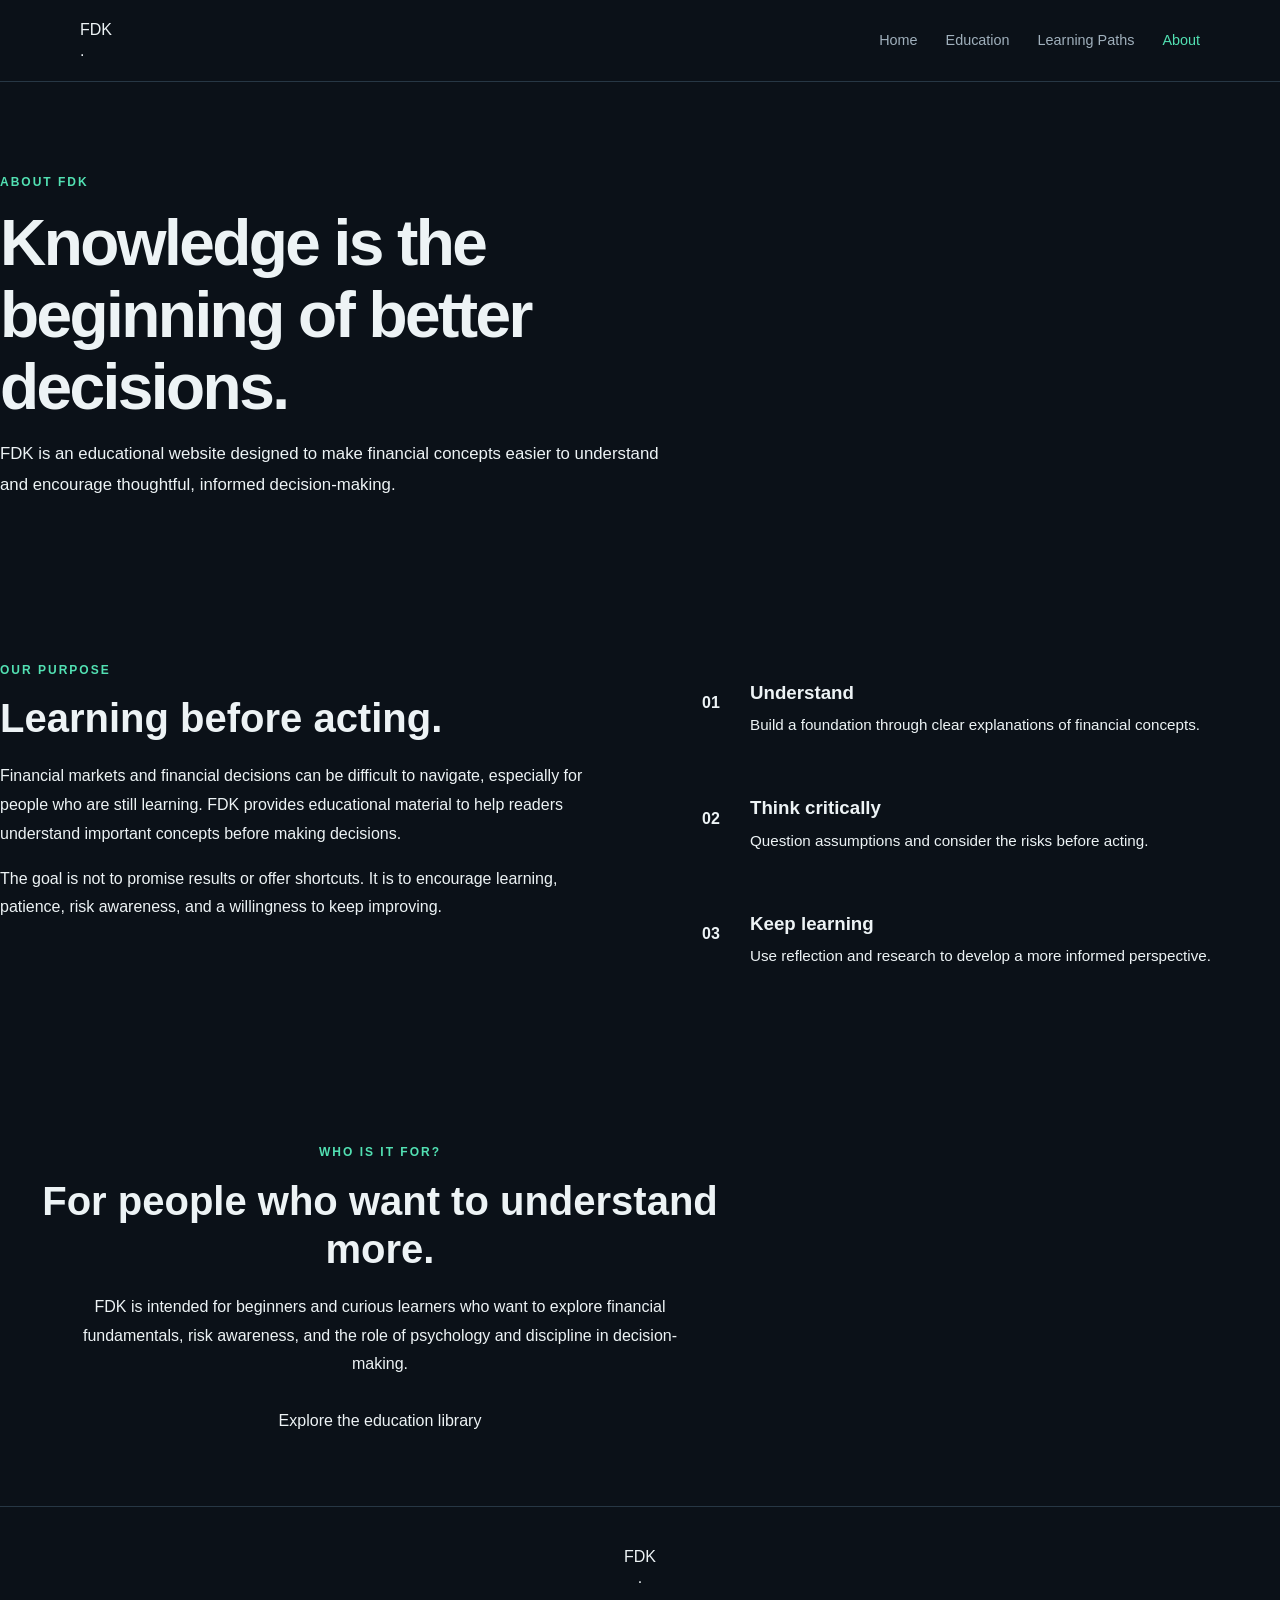
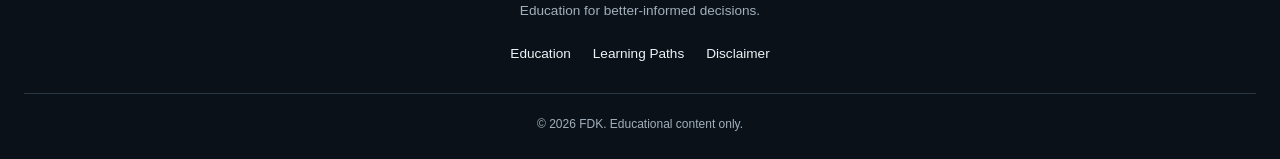
==== about.html @ 47749dd7 "Build About FDK page" ====
<!DOCTYPE html>
<html lang="en">
<head>
  <meta charset="UTF-8">
  <meta name="viewport" content="width=device-width, initial-scale=1.0">
  <meta name="description" content="Learn about FDK, an educational website focused on financial knowledge, risk awareness, and disciplined decision-making.">
  <title>About FDK</title>
  <link rel="stylesheet" href="css/index.css">
  <script src="js/index.js" defer></script>
</head>
<body>

  <header class="site-header">
    <a href="index.html" class="logo">FDK<span>.</span></a>

    <button class="menu-toggle" aria-label="Toggle navigation"
      aria-expanded="false" aria-controls="main-navigation">
      ☰
    </button>

    <nav class="main-navigation" id="main-navigation">
      <a href="index.html">Home</a>
      <a href="education.html">Education</a>
      <a href="learning-paths.html">Learning Paths</a>
      <a href="about.html" aria-current="page">About</a>
    </nav>
  </header>

  <main>
    <section class="about-hero">
      <div class="container">
        <p class="eyebrow">ABOUT FDK</p>
        <h1>Knowledge is the beginning of better decisions.</h1>
        <p>
          FDK is an educational website designed to make financial
          concepts easier to understand and encourage thoughtful,
          informed decision-making.
        </p>
      </div>
    </section>

    <section class="about-section container">
      <div class="about-content">
        <p class="eyebrow">OUR PURPOSE</p>
        <h2>Learning before acting.</h2>
        <p>
          Financial markets and financial decisions can be difficult
          to navigate, especially for people who are still learning.
          FDK provides educational material to help readers understand
          important concepts before making decisions.
        </p>
        <p>
          The goal is not to promise results or offer shortcuts.
          It is to encourage learning, patience, risk awareness,
          and a willingness to keep improving.
        </p>
      </div>

      <div class="about-principles">
        <article class="principle-card">
          <span class="principle-number">01</span>
          <div>
            <h3>Understand</h3>
            <p>Build a foundation through clear explanations of financial concepts.</p>
          </div>
        </article>

        <article class="principle-card">
          <span class="principle-number">02</span>
          <div>
            <h3>Think critically</h3>
            <p>Question assumptions and consider the risks before acting.</p>
          </div>
        </article>

        <article class="principle-card">
          <span class="principle-number">03</span>
          <div>
            <h3>Keep learning</h3>
            <p>Use reflection and research to develop a more informed perspective.</p>
          </div>
        </article>
      </div>
    </section>

    <section class="about-audience">
      <div class="container audience-inner">
        <p class="eyebrow">WHO IS IT FOR?</p>
        <h2>For people who want to understand more.</h2>
        <p>
          FDK is intended for beginners and curious learners who want
          to explore financial fundamentals, risk awareness, and the
          role of psychology and discipline in decision-making.
        </p>
        <a href="education.html" class="btn btn-primary">
          Explore the education library
        </a>
      </div>
    </section>
  </main>

  <footer class="site-footer">
    <div class="container footer-content">
      <a href="index.html" class="logo">FDK<span>.</span></a>
      <p>Education for better-informed decisions.</p>
      <div class="footer-links">
        <a href="education.html">Education</a>
        <a href="learning-paths.html">Learning Paths</a>
        <a href="disclaimer.html">Disclaimer</a>
      </div>
      <p class="copyright">© 2026 FDK. Educational content only.</p>
    </div>
  </footer>

</body>
</html>
---- css/index.css ----
:root {
  --bg: #0b1118;
  --surface: #111c27;
  --surface-light: #172633;
  --text: #edf3f5;
  --muted: #a0b0bc;
  --accent: #52e0b2;
  --border: #273744;
  --radius: 14px;
  --container: 1120px;
}

* {
  box-sizing: border-box;
  margin: 0;
  padding: 0;
}

html {
  scroll-behavior: smooth;
}

body {
  background: var(--bg);
  color: var(--text);
  font-family: Arial, Helvetica, sans-serif;
  line-height: 1.7;
}

a {
  color: inherit;
  text-decoration: none;
}

button,
a {
  -webkit-tap-highlight-color: transparent;
}

.site-header {
  width: 100%;
  min-height: 82px;
  padding: 18px max(5%, calc((100% - var(--container)) / 2));
  display: flex;
  align-items: center;
  justify-content: space-between;
  gap: 24px;
  border-bottom: 1px solid var(--border);
  background: var(--bg);
}

.logo {
  display: flex;
  flex-direction: column;
  line-height: 1.3;
}

.logo-mark,
.footer-logo {
  color: var(--accent);
  font-size: 1.7rem;
  font-weight: 800;
  letter-spacing: 2px;
}

.logo-subtitle {
  color: var(--muted);
  font-size: 0.68rem;
}

.main-navigation {
  display: flex;
  align-items: center;
  gap: 28px;
}

.main-navigation a {
  color: var(--muted);
  font-size: 0.9rem;
  transition: color 0.2s ease;
}

.main-navigation a:hover,
.main-navigation a[aria-current="page"] {
  color: var(--accent);
}

.menu-toggle {
  display: none;
  border: 1px solid var(--border);
  border-radius: 8px;
  background: var(--surface);
  padding: 10px;
  cursor: pointer;
}

.menu-toggle span {
  display: block;
  width: 22px;
  height: 2px;
  margin: 4px 0;
  background: var(--text);
}

.hero {
  max-width: var(--container);
  min-height: 570px;
  margin: 0 auto;
  padding: 90px 24px;
  display: grid;
  grid-template-columns: 1.15fr 0.85fr;
  align-items: center;
  gap: 64px;
}

.eyebrow {
  margin-bottom: 14px;
  color: var(--accent);
  font-size: 0.75rem;
  font-weight: 700;
  letter-spacing: 2px;
}

h1,
h2,
h3 {
  line-height: 1.2;
}

h1 {
  max-width: 650px;
  font-size: clamp(2.3rem, 5vw, 4rem);
  letter-spacing: -1.5px;
}

h1 span {
  display: block;
  color: var(--accent);
}

.hero-description {
  max-width: 540px;
  margin-top: 24px;
  color: var(--muted);
}

.hero-actions {
  display: flex;
  flex-wrap: wrap;
  gap: 14px;
  margin-top: 32px;
}

.button {
  min-height: 48px;
  padding: 12px 20px;
  display: inline-flex;
  align-items: center;
  justify-content: center;
  border: 1px solid transparent;
  border-radius: 8px;
  font-size: 0.9rem;
  font-weight: 700;
  transition: transform 0.2s ease, background 0.2s ease;
}

.button:hover {
  transform: translateY(-2px);
}

.button-primary {
  background: var(--accent);
  color: #07140f;
}

.button-secondary {
  border-color: var(--border);
  background: var(--surface);
  color: var(--text);
}

.hero-visual {
  min-width: 0;
}

.visual-card {
  position: relative;
  overflow: hidden;
  padding: 32px;
  border: 1px solid var(--border);
  border-radius: 18px;
  background:
    radial-gradient(circle at 100% 0%, #24443f 0, transparent 45%),
    var(--surface);
}

.visual-label {
  color: var(--muted);
  font-size: 0.7rem;
  letter-spacing: 1.5px;
}

.visual-step {
  position: relative;
  z-index: 1;
  display: flex;
  align-items: center;
  gap: 18px;
  margin-top: 24px;
  padding: 16px;
  border: 1px solid var(--border);
  border-radius: 10px;
  background: rgba(11, 17, 24, 0.85);
  font-weight: 600;
}

.step-number,
.topic-number {
  color: var(--accent);
  font-size: 0.8rem;
  font-weight: 700;
}

.visual-decoration {
  position: absolute;
  right: -55px;
  bottom: -80px;
  width: 180px;
  height: 180px;
  border: 1px solid rgba(82, 224, 178, 0.25);
  border-radius: 50%;
}

.intro-section {
  padding: 80px 24px;
  border-top: 1px solid var(--border);
  border-bottom: 1px solid var(--border);
  background: #0e1720;
  text-align: center;
}

.intro-section h2,
.closing-section h2 {
  margin-bottom: 16px;
  font-size: clamp(1.8rem, 4vw, 2.6rem);
}

.intro-section > p:last-child {
  max-width: 620px;
  margin: 0 auto;
  color: var(--muted);
}

.topics-section {
  max-width: var(--container);
  margin: 0 auto;
  padding: 90px 24px;
}

.section-heading {
  display: flex;
  align-items: end;
  justify-content: space-between;
  gap: 20px;
  margin-bottom: 32px;
}

.section-heading h2 {
  font-size: clamp(1.7rem, 3vw, 2.3rem);
}

.text-link,
.topic-card a {
  color: var(--accent);
  font-size: 0.85rem;
  font-weight: 700;
}

.topic-grid {
  display: grid;
  grid-template-columns: repeat(3, minmax(0, 1fr));
  gap: 20px;
}

.topic-card {
  padding: 26px;
  border: 1px solid var(--border);
  border-radius: var(--radius);
  background: var(--surface);
  transition: border-color 0.2s ease, transform 0.2s ease;
}

.topic-card:hover {
  transform: translateY(-4px);
  border-color: var(--accent);
}

.topic-card h3 {
  margin-top: 18px;
  font-size: 1.2rem;
}

.topic-card p {
  min-height: 100px;
  margin: 14px 0 20px;
  color: var(--muted);
  font-size: 0.9rem;
}

.closing-section {
  padding: 80px 24px;
  border-top: 1px solid var(--border);
  background: var(--surface);
  text-align: center;
}

.closing-section .button {
  margin-top: 16px;
}

.site-footer {
  padding: 40px 24px 24px;
  border-top: 1px solid var(--border);
  text-align: center;
}

.site-footer p {
  margin-top: 10px;
  color: var(--muted);
  font-size: 0.85rem;
}

.footer-links {
  display: flex;
  flex-wrap: wrap;
  justify-content: center;
  gap: 22px;
  margin-top: 20px;
  font-size: 0.85rem;
}

.footer-links a:hover {
  color: var(--accent);
}

.site-footer .copyright {
  margin-top: 28px;
  padding-top: 20px;
  border-top: 1px solid var(--border);
  font-size: 0.75rem;
}

@media (max-width: 760px) {
  .site-header {
    position: relative;
    min-height: 76px;
    padding: 14px 20px;
  }

  .menu-toggle {
    display: block;
  }

  .main-navigation {
    position: absolute;
    z-index: 10;
    top: 100%;
    right: 0;
    left: 0;
    display: none;
    flex-direction: column;
    align-items: stretch;
    gap: 0;
    padding: 10px 20px 16px;
    border-bottom: 1px solid var(--border);
    background: var(--bg);
  }

  .main-navigation.is-open {
    display: flex;
  }

  .main-navigation a {
    padding: 12px 0;
  }

  .hero {
    min-height: auto;
    padding: 64px 20px;
    grid-template-columns: 1fr;
    gap: 40px;
  }

  .hero-visual {
    max-width: 500px;
    width: 100%;
    margin: 0 auto;
  }

  .intro-section,
  .closing-section {
    padding: 64px 20px;
  }

  .topics-section {
    padding: 64px 20px;
  }

  .section-heading {
    align-items: flex-start;
    flex-direction: column;
  }

  .topic-grid {
    grid-template-columns: 1fr;
  }

  .topic-card p {
    min-height: 0;
  }
}

@media (prefers-reduced-motion: reduce) {
  *,
  *::before,
  *::after {
    scroll-behavior: auto !important;
    transition-duration: 0.01ms !important;
  }
}




/* Education Library */

.library-hero {
  padding: 80px 24px;
  border-bottom: 1px solid var(--border);
  background:
    radial-gradient(circle at 80% 20%, #183a37 0, transparent 38%),
    var(--bg);
  text-align: center;
}

.library-hero h1 {
  max-width: 800px;
  margin: 0 auto;
}

.library-hero h1 span {
  display: inline;
}

.library-hero > p:not(.eyebrow) {
  max-width: 620px;
  margin: 20px auto;
  color: var(--muted);
}

.search-label {
  display: block;
  margin: 28px auto 8px;
  color: var(--muted);
  font-size: 0.8rem;
}

.article-search {
  width: min(100%, 520px);
  padding: 15px 18px;
  border: 1px solid var(--border);
  border-radius: 9px;
  outline: none;
  background: var(--surface);
  color: var(--text);
  font: inherit;
}

.article-search:focus {
  border-color: var(--accent);
}

.library-content {
  max-width: var(--container);
  margin: 0 auto;
  padding: 72px 24px;
}

.results-count {
  color: var(--muted);
  font-size: 0.85rem;
}

.filter-list {
  display: flex;
  flex-wrap: wrap;
  gap: 10px;
  margin-bottom: 30px;
}

.filter-button {
  padding: 9px 15px;
  border: 1px solid var(--border);
  border-radius: 7px;
  background: var(--surface);
  color: var(--muted);
  font: inherit;
  font-size: 0.8rem;
  cursor: pointer;
}

.filter-button:hover,
.filter-button.active {
  border-color: var(--accent);
  background: #16342f;
  color: var(--accent);
}

.article-grid {
  display: grid;
  grid-template-columns: repeat(3, minmax(0, 1fr));
  gap: 20px;
}

.library-card {
  display: flex;
  flex-direction: column;
  padding: 25px;
  border: 1px solid var(--border);
  border-radius: var(--radius);
  background: var(--surface);
  transition: border-color 0.2s ease, transform 0.2s ease;
}

.library-card:hover {
  transform: translateY(-3px);
  border-color: var(--accent);
}

.article-category {
  color: var(--accent);
  font-size: 0.68rem;
  font-weight: 700;
  letter-spacing: 1.3px;
}

.library-card h3 {
  margin-top: 18px;
  font-size: 1.2rem;
}

.library-card p {
  flex: 1;
  margin: 14px 0 22px;
  color: var(--muted);
  font-size: 0.9rem;
}

.article-meta {
  display: flex;
  justify-content: space-between;
  gap: 10px;
  margin-bottom: 18px;
  padding-top: 14px;
  border-top: 1px solid var(--border);
  color: var(--muted);
  font-size: 0.75rem;
}

.library-card > a {
  color: var(--accent);
  font-size: 0.85rem;
  font-weight: 700;
}

.empty-results {
  padding: 30px 0;
  color: var(--muted);
  text-align: center;
}

@media (max-width: 900px) {
  .article-grid {
    grid-template-columns: repeat(2, minmax(0, 1fr));
  }
}

@media (max-width: 600px) {
  .library-hero {
    padding: 60px 20px;
  }

  .library-content {
    padding: 55px 20px;
  }

  .article-grid {
    grid-template-columns: 1fr;
  }
}





/* Article Detail */

.article-page {
  max-width: var(--container);
  margin: 0 auto;
  padding: 35px 24px 80px;
}

.breadcrumbs {
  display: flex;
  flex-wrap: wrap;
  gap: 10px;
  margin-bottom: 42px;
  color: var(--muted);
  font-size: 0.8rem;
}

.breadcrumbs a:hover {
  color: var(--accent);
}

.article-header {
  max-width: 820px;
  padding-bottom: 35px;
  border-bottom: 1px solid var(--border);
}

.article-header h1 {
  margin-top: 14px;
  font-size: clamp(2.3rem, 5vw, 3.7rem);
}

.article-intro {
  margin-top: 22px;
  color: var(--muted);
  font-size: 1.05rem;
}

.article-byline {
  display: flex;
  flex-wrap: wrap;
  gap: 20px;
  margin-top: 24px;
  color: var(--muted);
  font-size: 0.8rem;
}

.article-layout {
  display: grid;
  grid-template-columns: minmax(0, 1fr) 270px;
  gap: 55px;
  margin-top: 45px;
}

.article-body {
  min-width: 0;
}

.article-body section {
  margin-bottom: 36px;
}

.article-body h2 {
  margin-bottom: 16px;
  font-size: 1.65rem;
}

.article-body p {
  margin-bottom: 16px;
  color: #c2cdd5;
}

.article-body section p:last-child {
  margin-bottom: 0;
}

.article-callout {
  margin: 35px 0;
  padding: 25px;
  border-left: 3px solid var(--accent);
  border-radius: 0 10px 10px 0;
  background: var(--surface);
}

.article-callout p {
  margin: 0;
  color: var(--text);
  font-size: 1.05rem;
  font-weight: 600;
}

.example-card {
  margin: 22px 0;
  padding: 20px;
  border: 1px solid var(--border);
  border-radius: 12px;
  background: var(--surface);
}

.example-row {
  display: flex;
  justify-content: space-between;
  gap: 20px;
  padding: 13px 0;
  border-bottom: 1px solid var(--border);
}

.example-row:last-child {
  border-bottom: none;
}

.example-row span {
  color: var(--muted);
}

.negative-value {
  color: #ff9c9c;
}

.article-list {
  padding-left: 22px;
  color: #c2cdd5;
}

.article-list li {
  margin-bottom: 12px;
  padding-left: 5px;
}

.article-disclaimer {
  margin-top: 40px;
  padding: 20px;
  border: 1px solid var(--border);
  border-radius: 10px;
  background: #101923;
}

.article-disclaimer strong {
  display: block;
  margin-bottom: 8px;
  color: var(--accent);
}

.article-disclaimer p {
  margin: 0;
  font-size: 0.85rem;
}

.back-link {
  display: inline-block;
  margin-top: 30px;
  color: var(--accent);
  font-size: 0.9rem;
  font-weight: 700;
}

.article-sidebar {
  display: flex;
  flex-direction: column;
  gap: 20px;
}

.sidebar-card {
  position: sticky;
  top: 20px;
  padding: 22px;
  border: 1px solid var(--border);
  border-radius: 12px;
  background: var(--surface);
}

.sidebar-link {
  display: block;
  padding: 11px 0;
  border-bottom: 1px solid var(--border);
  color: var(--muted);
  font-size: 0.85rem;
}

.sidebar-link:last-child {
  border-bottom: none;
}

.sidebar-link:hover {
  color: var(--accent);
}

.related-card {
  position: static;
}

.related-card h3 {
  margin-bottom: 12px;
}

.related-card p:not(.eyebrow) {
  margin-bottom: 20px;
  color: var(--muted);
  font-size: 0.85rem;
}

@media (max-width: 800px) {
  .article-layout {
    grid-template-columns: 1fr;
    gap: 35px;
  }

  .article-sidebar {
    order: -1;
  }

  .sidebar-card {
    position: static;
  }
}

@media (max-width: 500px) {
  .article-page {
    padding: 25px 20px 60px;
  }

  .breadcrumbs {
    margin-bottom: 30px;
  }

  .article-byline {
    gap: 12px;
  }

  .example-card {
    padding: 14px;
  }
}



/* LEARNING PATHS */

.paths-section {
  padding-top: 64px;
  padding-bottom: 80px;
}

.section-heading {
  max-width: 650px;
  margin-bottom: 32px;
}

.section-heading h2 {
  margin-bottom: 12px;
}

.section-heading > p:last-child {
  color: var(--text-muted);
  line-height: 1.7;
}

.paths-grid {
  display: grid;
  grid-template-columns: repeat(3, minmax(0, 1fr));
  gap: 22px;
}

.path-card {
  display: flex;
  flex-direction: column;
  align-items: flex-start;
  padding: 28px;
  border: 1px solid var(--border-color);
  border-radius: 16px;
  background: var(--surface-color);
  transition: border-color 0.2s ease, transform 0.2s ease;
}

.path-card:hover {
  border-color: var(--accent-color);
  transform: translateY(-3px);
}

.path-number {
  display: grid;
  place-items: center;
  width: 48px;
  height: 48px;
  margin-bottom: 24px;
  border-radius: 12px;
  background: var(--accent-soft);
  color: var(--accent-color);
  font-weight: 700;
}

.path-card h3 {
  margin: 12px 0;
}

.path-card > p:not(.article-category) {
  color: var(--text-muted);
  line-height: 1.7;
}

.path-details {
  display: flex;
  flex-wrap: wrap;
  gap: 8px;
  margin: 16px 0 24px;
}

.path-details span {
  padding: 6px 10px;
  border: 1px solid var(--border-color);
  border-radius: 20px;
  color: var(--text-muted);
  font-size: 0.78rem;
}

.path-card .text-link {
  margin-top: auto;
  color: var(--accent-color);
  font-weight: 600;
  text-decoration: none;
}

.path-card .text-link:hover {
  text-decoration: underline;
}

@media (max-width: 900px) {
  .paths-grid {
    grid-template-columns: repeat(2, minmax(0, 1fr));
  }
}

@media (max-width: 600px) {
  .paths-section {
    padding-top: 44px;
    padding-bottom: 56px;
  }

  .paths-grid {
    grid-template-columns: 1fr;
  }

  .path-card {
    padding: 22px;
  }
}


/* ABOUT PAGE */

.about-hero {
  padding: 90px 0 80px;
  border-bottom: 1px solid var(--border-color);
}

.about-hero .container {
  max-width: 850px;
}

.about-hero h1 {
  max-width: 750px;
  margin: 16px 0;
  font-size: clamp(2.3rem, 6vw, 4rem);
  line-height: 1.12;
  letter-spacing: -0.04em;
}

.about-hero p:not(.eyebrow) {
  max-width: 680px;
  color: var(--text-muted);
  font-size: 1.05rem;
  line-height: 1.8;
}

.about-section {
  display: grid;
  grid-template-columns: 1fr 1fr;
  gap: 56px;
  padding-top: 80px;
  padding-bottom: 80px;
}

.about-content h2,
.audience-inner h2 {
  margin: 12px 0 20px;
  font-size: clamp(1.8rem, 4vw, 2.5rem);
  line-height: 1.2;
}

.about-content > p:not(.eyebrow),
.audience-inner > p:not(.eyebrow) {
  color: var(--text-muted);
  line-height: 1.8;
}

.about-content > p + p {
  margin-top: 16px;
}

.about-principles {
  display: flex;
  flex-direction: column;
  gap: 16px;
}

.principle-card {
  display: flex;
  gap: 18px;
  padding: 22px;
  border: 1px solid var(--border-color);
  border-radius: 14px;
  background: var(--surface-color);
}

.principle-number {
  display: grid;
  place-items: center;
  flex-shrink: 0;
  width: 42px;
  height: 42px;
  border-radius: 10px;
  background: var(--accent-soft);
  color: var(--accent-color);
  font-weight: 700;
}

.principle-card h3 {
  margin-bottom: 8px;
}

.principle-card p {
  color: var(--text-muted);
  line-height: 1.65;
  font-size: 0.95rem;
}

.about-audience {
  padding: 72px 0;
  border-top: 1px solid var(--border-color);
  background: var(--surface-color);
}

.audience-inner {
  max-width: 760px;
  text-align: center;
}

.audience-inner > p:not(.eyebrow) {
  margin: 0 auto 28px;
  max-width: 650px;
}

@media (max-width: 700px) {
  .about-hero {
    padding: 64px 0 56px;
  }

  .about-section {
    grid-template-columns: 1fr;
    gap: 36px;
    padding-top: 56px;
    padding-bottom: 56px;
  }

  .about-audience {
    padding: 56px 0;
  }
}
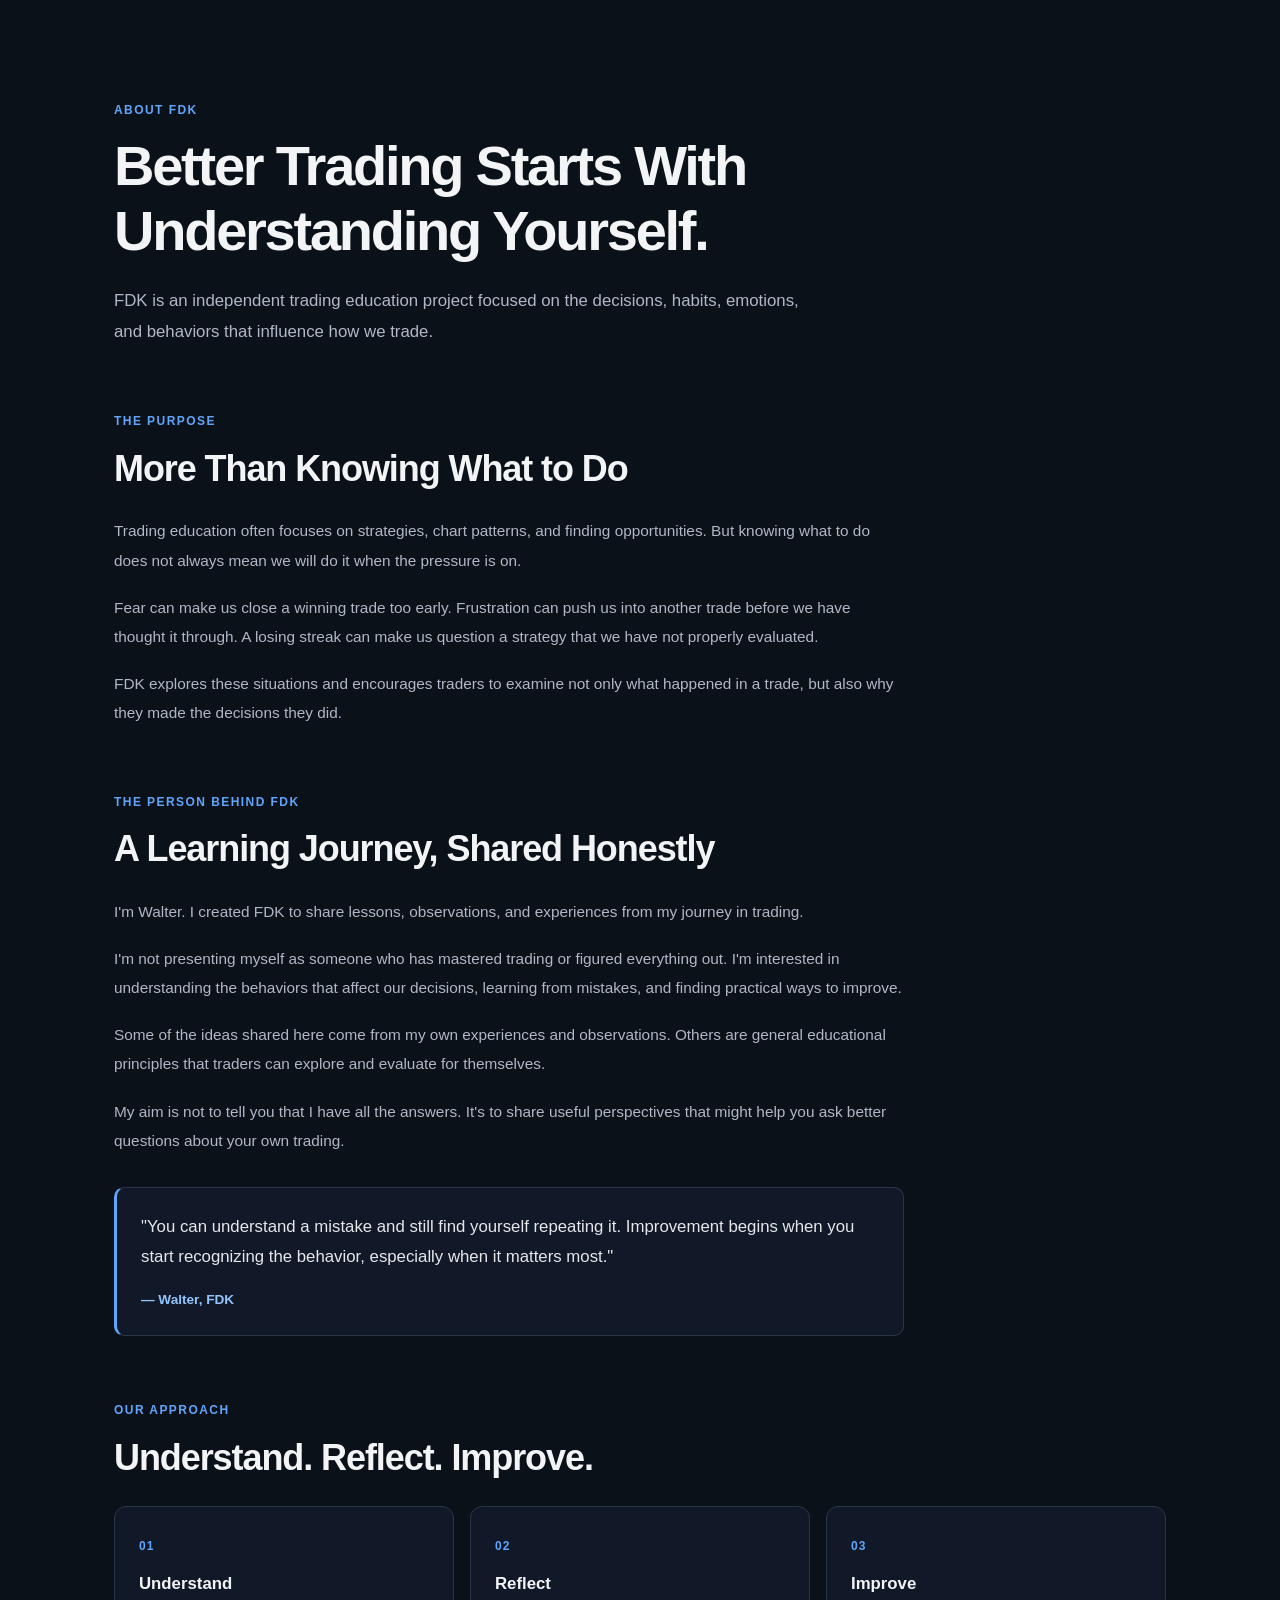
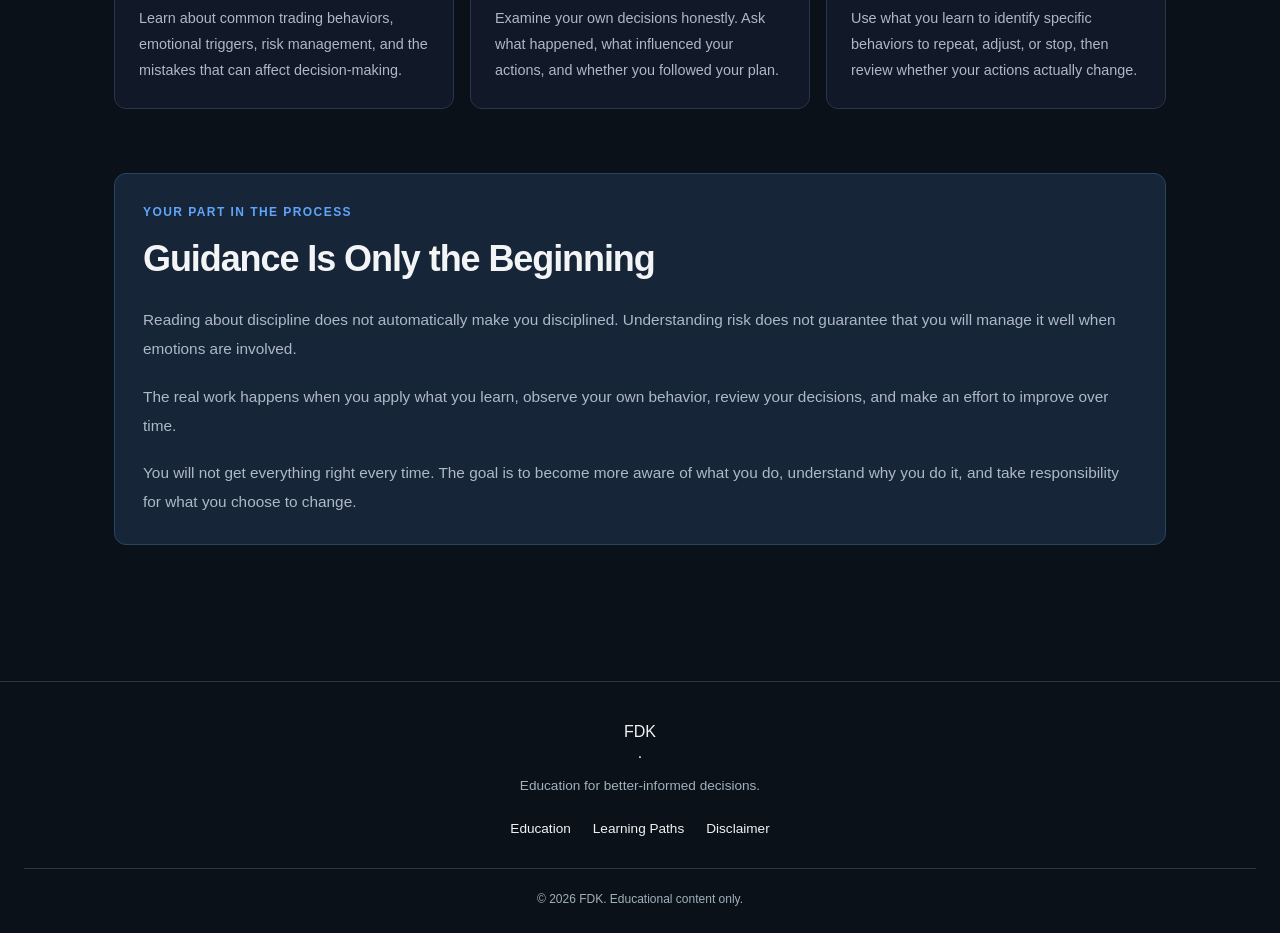
==== commit 636822fb: "Polish about and disclaimer pages" ====
--- a/about.html
+++ b/about.html
@@ -9,95 +9,163 @@
   <script src="js/index.js" defer></script>
 </head>
 <body>
+  <main class="about-page">
+  <section class="about-hero">
+    <p class="eyebrow">ABOUT FDK</p>
 
-  <header class="site-header">
-    <a href="index.html" class="logo">FDK<span>.</span></a>
+    <h1>
+      Better Trading Starts With Understanding Yourself.
+    </h1>
 
-    <button class="menu-toggle" aria-label="Toggle navigation"
-      aria-expanded="false" aria-controls="main-navigation">
-      ☰
-    </button>
+    <p class="about-hero-intro">
+      FDK is an independent trading education project
+      focused on the decisions, habits, emotions, and
+      behaviors that influence how we trade.
+    </p>
+  </section>
 
-    <nav class="main-navigation" id="main-navigation">
-      <a href="index.html">Home</a>
-      <a href="education.html">Education</a>
-      <a href="learning-paths.html">Learning Paths</a>
-      <a href="about.html" aria-current="page">About</a>
-    </nav>
-  </header>
+  <section class="about-purpose">
+    <div class="about-section-heading">
+      <p class="eyebrow">THE PURPOSE</p>
+      <h2>More Than Knowing What to Do</h2>
+    </div>
 
-  <main>
-    <section class="about-hero">
-      <div class="container">
-        <p class="eyebrow">ABOUT FDK</p>
-        <h1>Knowledge is the beginning of better decisions.</h1>
+    <div class="about-purpose-content">
+      <p>
+        Trading education often focuses on strategies,
+        chart patterns, and finding opportunities. But
+        knowing what to do does not always mean we will
+        do it when the pressure is on.
+      </p>
+
+      <p>
+        Fear can make us close a winning trade too early.
+        Frustration can push us into another trade before
+        we have thought it through. A losing streak can
+        make us question a strategy that we have not
+        properly evaluated.
+      </p>
+
+      <p>
+        FDK explores these situations and encourages
+        traders to examine not only what happened in a
+        trade, but also why they made the decisions they did.
+      </p>
+    </div>
+  </section>
+
+  <section class="about-walter">
+    <div class="about-section-heading">
+      <p class="eyebrow">THE PERSON BEHIND FDK</p>
+      <h2>A Learning Journey, Shared Honestly</h2>
+    </div>
+
+    <div class="about-walter-content">
+      <p>
+        I'm Walter. I created FDK to share lessons,
+        observations, and experiences from my journey
+        in trading.
+      </p>
+
+      <p>
+        I'm not presenting myself as someone who has
+        mastered trading or figured everything out.
+        I'm interested in understanding the behaviors
+        that affect our decisions, learning from mistakes,
+        and finding practical ways to improve.
+      </p>
+
+      <p>
+        Some of the ideas shared here come from my own
+        experiences and observations. Others are general
+        educational principles that traders can explore
+        and evaluate for themselves.
+      </p>
+
+      <p>
+        My aim is not to tell you that I have all the
+        answers. It's to share useful perspectives that
+        might help you ask better questions about your
+        own trading.
+      </p>
+    </div>
+
+    <blockquote class="about-walter-note">
+      <p>
+        "You can understand a mistake and still find
+        yourself repeating it. Improvement begins when
+        you start recognizing the behavior, especially
+        when it matters most."
+      </p>
+      <footer>— Walter, FDK</footer>
+    </blockquote>
+  </section>
+
+  <section class="about-approach">
+    <div class="about-section-heading">
+      <p class="eyebrow">OUR APPROACH</p>
+      <h2>Understand. Reflect. Improve.</h2>
+    </div>
+
+    <div class="about-approach-grid">
+      <article class="about-approach-card">
+        <span class="about-approach-number">01</span>
+        <h3>Understand</h3>
         <p>
-          FDK is an educational website designed to make financial
-          concepts easier to understand and encourage thoughtful,
-          informed decision-making.
+          Learn about common trading behaviors, emotional
+          triggers, risk management, and the mistakes that
+          can affect decision-making.
         </p>
-      </div>
-    </section>
+      </article>
 
-    <section class="about-section container">
-      <div class="about-content">
-        <p class="eyebrow">OUR PURPOSE</p>
-        <h2>Learning before acting.</h2>
+      <article class="about-approach-card">
+        <span class="about-approach-number">02</span>
+        <h3>Reflect</h3>
         <p>
-          Financial markets and financial decisions can be difficult
-          to navigate, especially for people who are still learning.
-          FDK provides educational material to help readers understand
-          important concepts before making decisions.
+          Examine your own decisions honestly. Ask what
+          happened, what influenced your actions, and
+          whether you followed your plan.
         </p>
+      </article>
+
+      <article class="about-approach-card">
+        <span class="about-approach-number">03</span>
+        <h3>Improve</h3>
         <p>
-          The goal is not to promise results or offer shortcuts.
-          It is to encourage learning, patience, risk awareness,
-          and a willingness to keep improving.
+          Use what you learn to identify specific behaviors
+          to repeat, adjust, or stop, then review whether
+          your actions actually change.
         </p>
-      </div>
+      </article>
+    </div>
+  </section>
 
-      <div class="about-principles">
-        <article class="principle-card">
-          <span class="principle-number">01</span>
-          <div>
-            <h3>Understand</h3>
-            <p>Build a foundation through clear explanations of financial concepts.</p>
-          </div>
-        </article>
+  <section class="about-responsibility">
+    <p class="eyebrow">YOUR PART IN THE PROCESS</p>
 
-        <article class="principle-card">
-          <span class="principle-number">02</span>
-          <div>
-            <h3>Think critically</h3>
-            <p>Question assumptions and consider the risks before acting.</p>
-          </div>
-        </article>
+    <h2>Guidance Is Only the Beginning</h2>
 
-        <article class="principle-card">
-          <span class="principle-number">03</span>
-          <div>
-            <h3>Keep learning</h3>
-            <p>Use reflection and research to develop a more informed perspective.</p>
-          </div>
-        </article>
-      </div>
-    </section>
+    <p>
+      Reading about discipline does not automatically
+      make you disciplined. Understanding risk does not
+      guarantee that you will manage it well when emotions
+      are involved.
+    </p>
 
-    <section class="about-audience">
-      <div class="container audience-inner">
-        <p class="eyebrow">WHO IS IT FOR?</p>
-        <h2>For people who want to understand more.</h2>
-        <p>
-          FDK is intended for beginners and curious learners who want
-          to explore financial fundamentals, risk awareness, and the
-          role of psychology and discipline in decision-making.
-        </p>
-        <a href="education.html" class="btn btn-primary">
-          Explore the education library
-        </a>
-      </div>
-    </section>
-  </main>
+    <p>
+      The real work happens when you apply what you learn,
+      observe your own behavior, review your decisions,
+      and make an effort to improve over time.
+    </p>
+
+    <p>
+      You will not get everything right every time.
+      The goal is to become more aware of what you do,
+      understand why you do it, and take responsibility
+      for what you choose to change.
+    </p>
+  </section>
+</main>
 
   <footer class="site-footer">
     <div class="container footer-content">
--- a/css/index.css
+++ b/css/index.css
@@ -252,6 +252,9 @@
   color: var(--muted);
 }
 
+
+
+
 .topics-section {
   max-width: var(--container);
   margin: 0 auto;
@@ -308,16 +311,7 @@
   font-size: 0.9rem;
 }
 
-.closing-section {
-  padding: 80px 24px;
-  border-top: 1px solid var(--border);
-  background: var(--surface);
-  text-align: center;
-}
-
-.closing-section .button {
-  margin-top: 16px;
-}
+
 
 .site-footer {
   padding: 40px 24px 24px;
@@ -431,92 +425,6 @@
 }
 
 
-
-
-/* Education Library */
-
-.library-hero {
-  padding: 80px 24px;
-  border-bottom: 1px solid var(--border);
-  background:
-    radial-gradient(circle at 80% 20%, #183a37 0, transparent 38%),
-    var(--bg);
-  text-align: center;
-}
-
-.library-hero h1 {
-  max-width: 800px;
-  margin: 0 auto;
-}
-
-.library-hero h1 span {
-  display: inline;
-}
-
-.library-hero > p:not(.eyebrow) {
-  max-width: 620px;
-  margin: 20px auto;
-  color: var(--muted);
-}
-
-.search-label {
-  display: block;
-  margin: 28px auto 8px;
-  color: var(--muted);
-  font-size: 0.8rem;
-}
-
-.article-search {
-  width: min(100%, 520px);
-  padding: 15px 18px;
-  border: 1px solid var(--border);
-  border-radius: 9px;
-  outline: none;
-  background: var(--surface);
-  color: var(--text);
-  font: inherit;
-}
-
-.article-search:focus {
-  border-color: var(--accent);
-}
-
-.library-content {
-  max-width: var(--container);
-  margin: 0 auto;
-  padding: 72px 24px;
-}
-
-.results-count {
-  color: var(--muted);
-  font-size: 0.85rem;
-}
-
-.filter-list {
-  display: flex;
-  flex-wrap: wrap;
-  gap: 10px;
-  margin-bottom: 30px;
-}
-
-.filter-button {
-  padding: 9px 15px;
-  border: 1px solid var(--border);
-  border-radius: 7px;
-  background: var(--surface);
-  color: var(--muted);
-  font: inherit;
-  font-size: 0.8rem;
-  cursor: pointer;
-}
-
-.filter-button:hover,
-.filter-button.active {
-  border-color: var(--accent);
-  background: #16342f;
-  color: var(--accent);
-}
-
 .article-grid {
   display: grid;
   grid-template-columns: repeat(3, minmax(0, 1fr));
@@ -840,168 +748,184 @@
 
 
 
-/* LEARNING PATHS */
-
-.paths-section {
-  padding-top: 64px;
-  padding-bottom: 80px;
-}
-
-.section-heading {
-  max-width: 650px;
-  margin-bottom: 32px;
-}
-
-.section-heading h2 {
-  margin-bottom: 12px;
-}
-
-.section-heading > p:last-child {
-  color: var(--text-muted);
-  line-height: 1.7;
-}
-
-.paths-grid {
+
+
+/* About Page */
+.about-page {
+  max-width: 1100px;
+  margin: 0 auto;
+  padding: 48px 24px 72px;
+}
+
+.about-hero {
+  max-width: 820px;
+  padding: 52px 0 64px;
+}
+
+.about-page .eyebrow {
+  color: #60a5fa;
+  font-size: 0.75rem;
+  font-weight: 700;
+  letter-spacing: 0.12em;
+  margin: 0 0 14px;
+}
+
+.about-hero h1 {
+  max-width: 760px;
+  color: #f3f4f6;
+  font-size: clamp(2.1rem, 5vw, 3.5rem);
+  line-height: 1.15;
+  letter-spacing: -0.04em;
+  margin: 0 0 22px;
+}
+
+.about-hero-intro {
+  max-width: 700px;
+  color: #aeb8c7;
+  font-size: 1.05rem;
+  line-height: 1.85;
+  margin: 0;
+}
+
+.about-purpose,
+.about-walter,
+.about-approach,
+.about-responsibility {
+  margin: 0 0 64px;
+}
+
+.about-section-heading {
+  max-width: 700px;
+  margin-bottom: 24px;
+}
+
+.about-section-heading h2,
+.about-responsibility h2 {
+  color: #f3f4f6;
+  font-size: clamp(1.6rem, 4vw, 2.25rem);
+  line-height: 1.3;
+  letter-spacing: -0.03em;
+  margin: 0;
+}
+
+.about-purpose-content,
+.about-walter-content {
+  max-width: 790px;
+}
+
+.about-purpose-content p,
+.about-walter-content p,
+.about-responsibility > p:not(.eyebrow) {
+  color: #aeb8c7;
+  font-size: 0.96rem;
+  line-height: 1.9;
+  margin: 0 0 18px;
+}
+
+.about-walter-note {
+  max-width: 790px;
+  margin: 32px 0 0;
+  padding: 24px;
+  background: #111827;
+  border: 1px solid #293548;
+  border-left: 3px solid #60a5fa;
+  border-radius: 10px;
+}
+
+.about-walter-note p {
+  color: #e5e7eb;
+  font-size: 1.05rem;
+  line-height: 1.8;
+  margin: 0 0 16px;
+}
+
+.about-walter-note footer {
+  color: #93c5fd;
+  font-size: 0.85rem;
+  font-weight: 600;
+}
+
+.about-approach-grid {
   display: grid;
   grid-template-columns: repeat(3, minmax(0, 1fr));
-  gap: 22px;
-}
-
-.path-card {
-  display: flex;
-  flex-direction: column;
-  align-items: flex-start;
+  gap: 16px;
+}
+
+.about-approach-card {
+  padding: 24px;
+  background: #111827;
+  border: 1px solid #293548;
+  border-radius: 12px;
+}
+
+.about-approach-number {
+  display: inline-block;
+  color: #60a5fa;
+  font-size: 0.75rem;
+  font-weight: 700;
+  letter-spacing: 0.1em;
+  margin-bottom: 18px;
+}
+
+.about-approach-card h3 {
+  color: #f3f4f6;
+  font-size: 1.05rem;
+  margin: 0 0 12px;
+}
+
+.about-approach-card p {
+  color: #aeb8c7;
+  font-size: 0.9rem;
+  line-height: 1.8;
+  margin: 0;
+}
+
+.about-responsibility {
   padding: 28px;
-  border: 1px solid var(--border-color);
-  border-radius: 16px;
-  background: var(--surface-color);
-  transition: border-color 0.2s ease, transform 0.2s ease;
-}
-
-.path-card:hover {
-  border-color: var(--accent-color);
-  transform: translateY(-3px);
-}
-
-.path-number {
-  display: grid;
-  place-items: center;
-  width: 48px;
-  height: 48px;
-  margin-bottom: 24px;
+  background: #172538;
+  border: 1px solid #294565;
   border-radius: 12px;
-  background: var(--accent-soft);
-  color: var(--accent-color);
-  font-weight: 700;
-}
-
-.path-card h3 {
-  margin: 12px 0;
-}
-
-.path-card > p:not(.article-category) {
-  color: var(--text-muted);
-  line-height: 1.7;
-}
-
-.path-details {
-  display: flex;
-  flex-wrap: wrap;
-  gap: 8px;
-  margin: 16px 0 24px;
-}
-
-.path-details span {
-  padding: 6px 10px;
-  border: 1px solid var(--border-color);
-  border-radius: 20px;
-  color: var(--text-muted);
-  font-size: 0.78rem;
-}
-
-.path-card .text-link {
-  margin-top: auto;
-  color: var(--accent-color);
-  font-weight: 600;
-  text-decoration: none;
-}
-
-.path-card .text-link:hover {
-  text-decoration: underline;
-}
-
-@media (max-width: 900px) {
-  .paths-grid {
-    grid-template-columns: repeat(2, minmax(0, 1fr));
-  }
-}
-
-@media (max-width: 600px) {
-  .paths-section {
-    padding-top: 44px;
-    padding-bottom: 56px;
-  }
-
-  .paths-grid {
+}
+
+.about-responsibility h2 {
+  margin-bottom: 22px;
+}
+
+.about-responsibility > p:last-child {
+  margin-bottom: 0;
+}
+
+@media (max-width: 700px) {
+  .about-page {
+    padding: 24px 18px 48px;
+  }
+
+  .about-hero {
+    padding: 36px 0 48px;
+  }
+
+  .about-purpose,
+  .about-walter,
+  .about-approach,
+  .about-responsibility {
+    margin-bottom: 48px;
+  }
+
+  .about-approach-grid {
     grid-template-columns: 1fr;
-  }
-
-  .path-card {
-    padding: 22px;
-  }
-}
-
-
-/* ABOUT PAGE */
-
-.about-hero {
-  padding: 90px 0 80px;
-  border-bottom: 1px solid var(--border-color);
-}
-
-.about-hero .container {
-  max-width: 850px;
-}
-
-.about-hero h1 {
-  max-width: 750px;
-  margin: 16px 0;
-  font-size: clamp(2.3rem, 6vw, 4rem);
-  line-height: 1.12;
-  letter-spacing: -0.04em;
-}
-
-.about-hero p:not(.eyebrow) {
-  max-width: 680px;
-  color: var(--text-muted);
-  font-size: 1.05rem;
-  line-height: 1.8;
-}
-
-.about-section {
-  display: grid;
-  grid-template-columns: 1fr 1fr;
-  gap: 56px;
-  padding-top: 80px;
-  padding-bottom: 80px;
-}
-
-.about-content h2,
-.audience-inner h2 {
-  margin: 12px 0 20px;
-  font-size: clamp(1.8rem, 4vw, 2.5rem);
-  line-height: 1.2;
-}
-
-.about-content > p:not(.eyebrow),
-.audience-inner > p:not(.eyebrow) {
-  color: var(--text-muted);
-  line-height: 1.8;
-}
-
-.about-content > p + p {
-  margin-top: 16px;
-}
+    gap: 12px;
+  }
+
+  .about-approach-card {
+    padding: 20px;
+  }
+
+  .about-walter-note,
+  .about-responsibility {
+    padding: 20px;
+  }
+}
+
 
 .about-principles {
   display: flex;
@@ -1018,57 +942,1122 @@
   background: var(--surface-color);
 }
 
-.principle-number {
+/* Disclaimer Page */
+.disclaimer-page {
+  max-width: 900px;
+  margin: 0 auto;
+  padding: 48px 24px 72px;
+}
+
+.disclaimer-hero {
+  padding: 44px 0 48px;
+  border-bottom: 1px solid #293548;
+  margin-bottom: 42px;
+}
+
+.disclaimer-page .eyebrow {
+  color: #60a5fa;
+  font-size: 0.75rem;
+  font-weight: 700;
+  letter-spacing: 0.12em;
+  margin: 0 0 14px;
+}
+
+.disclaimer-hero h1 {
+  color: #f3f4f6;
+  font-size: clamp(2rem, 5vw, 3rem);
+  line-height: 1.2;
+  letter-spacing: -0.04em;
+  margin: 0 0 20px;
+}
+
+.disclaimer-hero-intro {
+  max-width: 720px;
+  color: #aeb8c7;
+  font-size: 1rem;
+  line-height: 1.85;
+  margin: 0;
+}
+
+.disclaimer-section {
+  padding: 0 0 32px;
+  margin-bottom: 32px;
+  border-bottom: 1px solid #293548;
+}
+
+.disclaimer-section h2 {
+  color: #f3f4f6;
+  font-size: 1.2rem;
+  line-height: 1.5;
+  margin: 0 0 16px;
+}
+
+.disclaimer-section p {
+  color: #aeb8c7;
+  font-size: 0.94rem;
+  line-height: 1.9;
+  margin: 0 0 16px;
+}
+
+.disclaimer-section p:last-child {
+  margin-bottom: 0;
+}
+
+.disclaimer-final {
+  margin-top: 48px;
+  padding: 26px;
+  background: #172538;
+  border: 1px solid #294565;
+  border-left: 3px solid #60a5fa;
+  border-radius: 10px;
+}
+
+.disclaimer-final h2 {
+  color: #f3f4f6;
+  font-size: clamp(1.35rem, 4vw, 1.8rem);
+  line-height: 1.35;
+  margin: 0 0 18px;
+}
+
+.disclaimer-final > p:not(.eyebrow) {
+  color: #cbd5e1;
+  font-size: 0.94rem;
+  line-height: 1.85;
+  margin: 0 0 16px;
+}
+
+.disclaimer-final > p:last-child {
+  margin-bottom: 0;
+}
+
+@media (max-width: 700px) {
+  .disclaimer-page {
+    padding: 24px 18px 48px;
+  }
+
+  .disclaimer-hero {
+    padding: 34px 0 36px;
+    margin-bottom: 32px;
+  }
+
+  .disclaimer-section {
+    padding-bottom: 26px;
+    margin-bottom: 26px;
+  }
+
+  .disclaimer-final {
+    padding: 20px;
+    margin-top: 36px;
+  }
+}
+
+
+
+
+
+
+
+/* Psychology Page */
+
+.psychology-page {
+  width: min(100% - 32px, 1000px);
+  margin-inline: auto;
+  padding: 48px 0 80px;
+  color: #e5e7eb;
+}
+
+/* Page Introduction */
+
+.psychology-hero {
+  max-width: 720px;
+  margin-bottom: 48px;
+}
+
+.psychology-hero .eyebrow {
+  color: #60a5fa;
+  font-size: 0.75rem;
+  font-weight: 700;
+  letter-spacing: 0.12em;
+  margin-bottom: 16px;
+}
+
+.psychology-hero h1 {
+  font-size: clamp(2rem, 5vw, 3.25rem);
+  line-height: 1.15;
+  letter-spacing: -0.04em;
+  margin: 0 0 20px;
+}
+
+.psychology-hero > p:last-child {
+  max-width: 620px;
+  color: #9ca3af;
+  font-size: 1rem;
+  line-height: 1.8;
+  margin: 0;
+}
+
+/* Lessons Section */
+
+.psychology-lessons {
+  max-width: 820px;
+}
+
+.psychology-lessons > h2 {
+  font-size: clamp(1.4rem, 3vw, 1.8rem);
+  margin: 0 0 12px;
+}
+
+.psychology-lessons > p {
+  color: #9ca3af;
+  line-height: 1.7;
+  margin: 0 0 28px;
+}
+
+/* Collapsible Card */
+
+.psychology-card {
+  background: #111827;
+  border: 1px solid #293548;
+  border-radius: 14px;
+  margin-bottom: 16px;
+  overflow: hidden;
+  transition: border-color 0.2s ease;
+}
+
+.psychology-card:hover {
+  border-color: #475569;
+}
+
+.psychology-card[open] {
+  border-color: #3b82f6;
+}
+
+/* Clickable Card Header */
+
+.psychology-card-header {
+  display: flex;
+  align-items: center;
+  justify-content: space-between;
+  gap: 16px;
+  padding: 22px;
+  cursor: pointer;
+  list-style: none;
+}
+
+.psychology-card-header::-webkit-details-marker {
+  display: none;
+}
+
+.psychology-card-header::marker {
+  content: "";
+}
+
+.psychology-card-header > span:first-child {
+  display: flex;
+  flex-direction: column;
+  gap: 8px;
+}
+
+.psychology-card-category {
+  color: #60a5fa;
+  font-size: 0.7rem;
+  font-weight: 700;
+  letter-spacing: 0.1em;
+}
+
+.psychology-card-title {
+  color: #f3f4f6;
+  font-size: 1.05rem;
+  font-weight: 600;
+  line-height: 1.5;
+}
+
+.psychology-card-toggle {
   display: grid;
   place-items: center;
   flex-shrink: 0;
-  width: 42px;
-  height: 42px;
+  width: 32px;
+  height: 32px;
+  border: 1px solid #374151;
+  border-radius: 50%;
+  color: #93c5fd;
+  font-size: 1.3rem;
+  transition:
+    transform 0.2s ease,
+    background-color 0.2s ease;
+}
+
+.psychology-card[open] .psychology-card-toggle {
+  transform: rotate(45deg);
+  background: #1e293b;
+}
+
+/* Expanded Card Content */
+
+.psychology-card-content {
+  padding: 0 22px 24px;
+  border-top: 1px solid #293548;
+}
+
+.psychology-card-content h3 {
+  color: #f3f4f6;
+  font-size: 1rem;
+  line-height: 1.5;
+  margin: 24px 0 10px;
+}
+
+.psychology-card-content p {
+  color: #aeb8c7;
+  font-size: 0.95rem;
+  line-height: 1.8;
+  margin: 0;
+}
+
+/* Practical Solution */
+
+.psychology-solution {
+  margin-top: 28px;
+  padding: 18px;
+  background: #172538;
+  border: 1px solid #294565;
+  border-left: 3px solid #60a5fa;
+  border-radius: 8px;
+}
+
+.psychology-solution h3 {
+  color: #93c5fd;
+  margin-top: 0;
+}
+
+.psychology-solution ul {
+  padding-left: 20px;
+  margin: 0;
+}
+
+.psychology-solution li {
+  color: #cbd5e1;
+  font-size: 0.92rem;
+  line-height: 1.75;
+  margin-bottom: 10px;
+}
+
+.psychology-solution li:last-child {
+  margin-bottom: 0;
+}
+
+/* Reflection */
+
+.psychology-reflection {
+  margin-top: 24px;
+  padding: 18px;
+  background: #191a2b;
+  border: 1px solid #373552;
+  border-radius: 8px;
+}
+
+.psychology-reflection h3 {
+  color: #c4b5fd;
+  margin-top: 0;
+}
+
+.psychology-reflection p {
+  color: #d1d5db;
+  font-style: italic;
+}
+
+/* Keyboard Accessibility */
+
+.psychology-card-header:focus-visible {
+  outline: 2px solid #60a5fa;
+  outline-offset: -3px;
+  border-radius: 12px;
+}
+
+/* Mobile Layout */
+
+@media (max-width: 600px) {
+  .psychology-page {
+    width: calc(100% - 24px);
+    padding: 32px 0 56px;
+  }
+
+  .psychology-hero {
+    margin-bottom: 36px;
+  }
+
+  .psychology-card-header {
+    padding: 18px 16px;
+  }
+
+  .psychology-card-title {
+    font-size: 0.98rem;
+  }
+
+  .psychology-card-content {
+    padding: 0 16px 20px;
+  }
+
+  .psychology-solution,
+  .psychology-reflection {
+    padding: 15px;
+  }
+}
+
+
+
+
+
+
+/* Journaling: Purpose Section */
+
+.journaling-purpose {
+  margin: 48px 0;
+}
+
+.journaling-purpose .eyebrow {
+  color: #60a5fa;
+  font-size: 0.75rem;
+  font-weight: 700;
+  letter-spacing: 0.12em;
+  margin-bottom: 14px;
+}
+
+.journaling-purpose h2 {
+  max-width: 650px;
+  color: #f3f4f6;
+  font-size: clamp(1.6rem, 4vw, 2.2rem);
+  line-height: 1.25;
+  letter-spacing: -0.03em;
+  margin: 0 0 20px;
+}
+
+.journaling-purpose > p:not(.eyebrow) {
+  max-width: 760px;
+  color: #aeb8c7;
+  font-size: 0.96rem;
+  line-height: 1.8;
+  margin: 0 0 16px;
+}
+
+.journaling-purpose .journaling-purpose-intro {
+  color: #e5e7eb;
+  font-weight: 500;
+}
+
+/* Purpose Cards */
+
+.journaling-purpose-grid {
+  display: grid;
+  grid-template-columns: repeat(3, minmax(0, 1fr));
+  gap: 16px;
+  margin-top: 32px;
+}
+
+.journaling-purpose-card {
+  padding: 22px;
+  background: #111827;
+  border: 1px solid #293548;
+  border-radius: 12px;
+}
+
+.journaling-purpose-card h3 {
+  color: #f3f4f6;
+  font-size: 1rem;
+  line-height: 1.5;
+  margin: 0 0 12px;
+}
+
+.journaling-purpose-card p {
+  color: #aeb8c7;
+  font-size: 0.9rem;
+  line-height: 1.75;
+  margin: 0;
+}
+
+/* Responsive Layout */
+
+@media (max-width: 700px) {
+  .journaling-purpose-grid {
+    grid-template-columns: 1fr;
+    gap: 12px;
+  }
+
+  .journaling-purpose-card {
+    padding: 18px;
+  }
+}
+
+
+
+
+/* Journaling: What to Record */
+
+.journaling-record {
+  margin: 56px 0;
+}
+
+.journaling-record .eyebrow {
+  color: #60a5fa;
+  font-size: 0.75rem;
+  font-weight: 700;
+  letter-spacing: 0.12em;
+  margin-bottom: 14px;
+}
+
+.journaling-record h2 {
+  color: #f3f4f6;
+  font-size: clamp(1.6rem, 4vw, 2.2rem);
+  line-height: 1.25;
+  letter-spacing: -0.03em;
+  margin: 0 0 18px;
+}
+
+.journaling-record-intro {
+  max-width: 740px;
+  color: #aeb8c7;
+  font-size: 0.96rem;
+  line-height: 1.8;
+  margin: 0 0 30px;
+}
+
+.journaling-record-list {
+  display: grid;
+  grid-template-columns: repeat(2, minmax(0, 1fr));
+  gap: 14px;
+}
+
+.journaling-record-item {
+  display: flex;
+  align-items: flex-start;
+  gap: 16px;
+  padding: 22px;
+  background: #111827;
+  border: 1px solid #293548;
+  border-radius: 12px;
+}
+
+.journaling-record-number {
+  display: grid;
+  place-items: center;
+  flex-shrink: 0;
+  width: 36px;
+  height: 36px;
+  color: #93c5fd;
+  background: #1e293b;
+  border-radius: 8px;
+  font-size: 0.8rem;
+  font-weight: 700;
+}
+
+.journaling-record-item h3 {
+  color: #f3f4f6;
+  font-size: 1rem;
+  line-height: 1.5;
+  margin: 2px 0 10px;
+}
+
+.journaling-record-item p {
+  color: #aeb8c7;
+  font-size: 0.9rem;
+  line-height: 1.75;
+  margin: 0;
+}
+
+/* Reminder */
+
+.journaling-record-note {
+  margin-top: 24px;
+  padding: 20px;
+  background: #172538;
+  border: 1px solid #294565;
+  border-left: 3px solid #60a5fa;
+  border-radius: 8px;
+}
+
+.journaling-record-note h3 {
+  color: #93c5fd;
+  font-size: 1rem;
+  margin: 0 0 10px;
+}
+
+.journaling-record-note p {
+  color: #cbd5e1;
+  font-size: 0.92rem;
+  line-height: 1.75;
+  margin: 0;
+}
+
+/* Responsive Layout */
+
+@media (max-width: 700px) {
+  .journaling-record-list {
+    grid-template-columns: 1fr;
+  }
+
+  .journaling-record-item {
+    padding: 18px;
+    gap: 12px;
+  }
+
+  .journaling-record-note {
+    padding: 17px;
+  }
+}
+
+
+
+
+/* Journaling: Trade Review */
+
+.journaling-review {
+  margin: 56px 0;
+}
+
+.journaling-review .eyebrow {
+  color: #60a5fa;
+  font-size: 0.75rem;
+  font-weight: 700;
+  letter-spacing: 0.12em;
+  margin-bottom: 14px;
+}
+
+.journaling-review h2 {
+  color: #f3f4f6;
+  font-size: clamp(1.6rem, 4vw, 2.2rem);
+  line-height: 1.25;
+  letter-spacing: -0.03em;
+  margin: 0 0 18px;
+}
+
+.journaling-review-intro {
+  max-width: 740px;
+  color: #aeb8c7;
+  font-size: 0.96rem;
+  line-height: 1.8;
+  margin: 0 0 30px;
+}
+
+/* Review Cards */
+
+.journaling-review-steps {
+  display: grid;
+  grid-template-columns: repeat(3, minmax(0, 1fr));
+  gap: 16px;
+}
+
+.journaling-review-card {
+  display: flex;
+  flex-direction: column;
+  padding: 22px;
+  background: #111827;
+  border: 1px solid #293548;
+  border-radius: 12px;
+}
+
+.journaling-review-label {
+  color: #60a5fa;
+  font-size: 0.7rem;
+  font-weight: 700;
+  letter-spacing: 0.1em;
+  margin-bottom: 18px;
+}
+
+.journaling-review-card h3 {
+  color: #f3f4f6;
+  font-size: 1.05rem;
+  line-height: 1.45;
+  margin: 0 0 12px;
+}
+
+.journaling-review-card > p {
+  color: #aeb8c7;
+  font-size: 0.9rem;
+  line-height: 1.75;
+  margin: 0 0 22px;
+}
+
+/* Example inside each card */
+
+.journaling-review-example {
+  margin-top: auto;
+  padding: 15px;
+  background: #172538;
+  border: 1px solid #293f59;
+  border-radius: 8px;
+}
+
+.journaling-review-example > span {
+  display: block;
+  color: #93c5fd;
+  font-size: 0.7rem;
+  font-weight: 700;
+  letter-spacing: 0.08em;
+  text-transform: uppercase;
+  margin-bottom: 8px;
+}
+
+.journaling-review-example p {
+  color: #cbd5e1;
+  font-size: 0.86rem;
+  line-height: 1.7;
+  margin: 0;
+}
+
+/* Review Reminder */
+
+.journaling-review-reminder {
+  margin-top: 24px;
+  padding: 20px;
+  background: #191a2b;
+  border: 1px solid #373552;
+  border-left: 3px solid #a78bfa;
+  border-radius: 8px;
+}
+
+.journaling-review-reminder h3 {
+  color: #c4b5fd;
+  font-size: 1rem;
+  margin: 0 0 10px;
+}
+
+.journaling-review-reminder p {
+  color: #d1d5db;
+  font-size: 0.92rem;
+  line-height: 1.75;
+  margin: 0;
+}
+
+/* Responsive Layout */
+
+@media (max-width: 800px) {
+  .journaling-review-steps {
+    grid-template-columns: 1fr;
+  }
+
+  .journaling-review-card {
+    padding: 20px;
+  }
+}
+
+
+
+
+/* Journaling: Practical Example */
+
+.journaling-example {
+  margin: 56px 0;
+}
+
+.journaling-example .eyebrow {
+  color: #60a5fa;
+  font-size: 0.75rem;
+  font-weight: 700;
+  letter-spacing: 0.12em;
+  margin-bottom: 14px;
+}
+
+.journaling-example h2 {
+  color: #f3f4f6;
+  font-size: clamp(1.6rem, 4vw, 2.2rem);
+  line-height: 1.25;
+  letter-spacing: -0.03em;
+  margin: 0 0 18px;
+}
+
+.journaling-example-intro {
+  max-width: 740px;
+  color: #aeb8c7;
+  font-size: 0.96rem;
+  line-height: 1.8;
+  margin: 0 0 30px;
+}
+
+/* Example Cards */
+
+.journaling-example-grid {
+  display: grid;
+  grid-template-columns: repeat(2, minmax(0, 1fr));
+  gap: 16px;
+}
+
+.journaling-example-card {
+  padding: 22px;
+  background: #111827;
+  border: 1px solid #293548;
+  border-radius: 12px;
+}
+
+.journaling-example-label {
+  display: inline-block;
+  color: #93c5fd;
+  font-size: 0.7rem;
+  font-weight: 700;
+  letter-spacing: 0.1em;
+  margin-bottom: 12px;
+}
+
+.journaling-example-card h3 {
+  color: #f3f4f6;
+  font-size: 1.15rem;
+  line-height: 1.45;
+  margin: 0 0 20px;
+}
+
+.journaling-example-result {
+  display: flex;
+  align-items: center;
+  justify-content: space-between;
+  gap: 12px;
+  padding: 14px 16px;
+  background: #172538;
+  border: 1px solid #293f59;
+  border-radius: 8px;
+  margin-bottom: 24px;
+}
+
+.journaling-example-result span {
+  color: #aeb8c7;
+  font-size: 0.85rem;
+}
+
+.journaling-example-result strong {
+  font-size: 1.1rem;
+  font-weight: 700;
+}
+
+.journaling-loss {
+  color: #fca5a5;
+}
+
+.journaling-example-card h4 {
+  color: #e5e7eb;
+  font-size: 0.95rem;
+  margin: 20px 0 8px;
+}
+
+.journaling-example-card > p {
+  color: #aeb8c7;
+  font-size: 0.9rem;
+  line-height: 1.75;
+  margin: 0;
+}
+
+/* Lesson Callout */
+
+.journaling-example-lesson {
+  margin-top: 24px;
+  padding: 17px;
+  background: #172538;
+  border: 1px solid #294565;
+  border-left: 3px solid #60a5fa;
+  border-radius: 8px;
+}
+
+.journaling-example-lesson h4 {
+  color: #93c5fd;
+  margin: 0 0 8px;
+}
+
+.journaling-example-lesson p {
+  color: #cbd5e1;
+  font-size: 0.88rem;
+  line-height: 1.75;
+  margin: 0;
+}
+
+/* Comparison Reminder */
+
+.journaling-example-reminder {
+  margin-top: 24px;
+  padding: 20px;
+  background: #191a2b;
+  border: 1px solid #373552;
+  border-left: 3px solid #a78bfa;
+  border-radius: 8px;
+}
+
+.journaling-example-reminder h3 {
+  color: #c4b5fd;
+  font-size: 1rem;
+  margin: 0 0 10px;
+}
+
+.journaling-example-reminder p {
+  color: #d1d5db;
+  font-size: 0.92rem;
+  line-height: 1.75;
+  margin: 0;
+}
+
+/* Responsive Layout */
+
+@media (max-width: 700px) {
+  .journaling-example-grid {
+    grid-template-columns: 1fr;
+  }
+
+  .journaling-example-card {
+    padding: 18px;
+  }
+
+  .journaling-example-reminder {
+    padding: 17px;
+  }
+}
+
+
+
+/* Journaling: Patterns Over Time */
+
+.journaling-patterns {
+  margin: 56px 0;
+}
+
+.journaling-patterns .eyebrow {
+  color: #60a5fa;
+  font-size: 0.75rem;
+  font-weight: 700;
+  letter-spacing: 0.12em;
+  margin-bottom: 14px;
+}
+
+.journaling-patterns h2 {
+  color: #f3f4f6;
+  font-size: clamp(1.6rem, 4vw, 2.2rem);
+  line-height: 1.25;
+  letter-spacing: -0.03em;
+  margin: 0 0 18px;
+}
+
+.journaling-patterns-intro {
+  max-width: 740px;
+  color: #aeb8c7;
+  font-size: 0.96rem;
+  line-height: 1.8;
+  margin: 0 0 30px;
+}
+
+/* Pattern Cards */
+
+.journaling-patterns-list {
+  display: grid;
+  grid-template-columns: repeat(2, minmax(0, 1fr));
+  gap: 14px;
+}
+
+.journaling-pattern-card {
+  padding: 22px;
+  background: #111827;
+  border: 1px solid #293548;
+  border-radius: 12px;
+}
+
+.journaling-pattern-card h3 {
+  color: #f3f4f6;
+  font-size: 1rem;
+  line-height: 1.5;
+  margin: 0 0 12px;
+}
+
+.journaling-pattern-card p {
+  color: #aeb8c7;
+  font-size: 0.9rem;
+  line-height: 1.75;
+  margin: 0;
+}
+
+/* Worked Example */
+
+.journaling-pattern-example {
+  margin-top: 24px;
+  padding: 22px;
+  background: #172538;
+  border: 1px solid #294565;
+  border-left: 3px solid #60a5fa;
   border-radius: 10px;
-  background: var(--accent-soft);
-  color: var(--accent-color);
-  font-weight: 700;
-}
-
-.principle-card h3 {
-  margin-bottom: 8px;
-}
-
-.principle-card p {
-  color: var(--text-muted);
-  line-height: 1.65;
-  font-size: 0.95rem;
-}
-
-.about-audience {
-  padding: 72px 0;
-  border-top: 1px solid var(--border-color);
-  background: var(--surface-color);
-}
-
-.audience-inner {
-  max-width: 760px;
-  text-align: center;
-}
-
-.audience-inner > p:not(.eyebrow) {
-  margin: 0 auto 28px;
-  max-width: 650px;
-}
+}
+
+.journaling-pattern-example .eyebrow {
+  margin-bottom: 12px;
+}
+
+.journaling-pattern-example h3 {
+  color: #f3f4f6;
+  font-size: 1.1rem;
+  line-height: 1.5;
+  margin: 0 0 16px;
+}
+
+.journaling-pattern-example p:not(.eyebrow) {
+  color: #cbd5e1;
+  font-size: 0.92rem;
+  line-height: 1.8;
+  margin: 0 0 14px;
+}
+
+.journaling-pattern-example p:last-child {
+  margin-bottom: 0;
+}
+
+/* Reminder */
+
+.journaling-pattern-reminder {
+  margin-top: 24px;
+  padding: 20px;
+  background: #191a2b;
+  border: 1px solid #373552;
+  border-left: 3px solid #a78bfa;
+  border-radius: 8px;
+}
+
+.journaling-pattern-reminder h3 {
+  color: #c4b5fd;
+  font-size: 1rem;
+  margin: 0 0 10px;
+}
+
+.journaling-pattern-reminder p {
+  color: #d1d5db;
+  font-size: 0.92rem;
+  line-height: 1.75;
+  margin: 0;
+}
+
+/* Responsive Layout */
 
 @media (max-width: 700px) {
-  .about-hero {
-    padding: 64px 0 56px;
-  }
-
-  .about-section {
+  .journaling-patterns-list {
     grid-template-columns: 1fr;
-    gap: 36px;
-    padding-top: 56px;
-    padding-bottom: 56px;
-  }
-
-  .about-audience {
-    padding: 56px 0;
+  }
+
+  .journaling-pattern-card {
+    padding: 18px;
+  }
+
+  .journaling-pattern-example {
+    padding: 18px;
+  }
+
+  .journaling-pattern-reminder {
+    padding: 17px;
+  }
+}
+
+
+/* Journaling: Common Mistakes */
+.journaling-mistakes {
+  margin: 56px 0;
+}
+
+.journaling-mistakes .eyebrow {
+  color: #60a5fa;
+  font-size: 0.75rem;
+  font-weight: 700;
+  letter-spacing: 0.12em;
+  margin-bottom: 14px;
+}
+
+.journaling-mistakes h2 {
+  color: #f3f4f6;
+  font-size: clamp(1.6rem, 4vw, 2.2rem);
+  line-height: 1.25;
+  letter-spacing: -0.03em;
+  margin: 0 0 18px;
+}
+
+.journaling-mistakes-intro {
+  max-width: 740px;
+  color: #aeb8c7;
+  font-size: 0.96rem;
+  line-height: 1.8;
+  margin: 0 0 30px;
+}
+
+.journaling-mistakes-list {
+  display: grid;
+  grid-template-columns: repeat(2, minmax(0, 1fr));
+  gap: 14px;
+}
+
+.journaling-mistake-card {
+  display: flex;
+  align-items: flex-start;
+  gap: 16px;
+  padding: 22px;
+  background: #111827;
+  border: 1px solid #293548;
+  border-radius: 12px;
+}
+
+.journaling-mistake-number {
+  display: grid;
+  place-items: center;
+  flex-shrink: 0;
+  width: 36px;
+  height: 36px;
+  color: #93c5fd;
+  background: #1e293b;
+  border-radius: 8px;
+  font-size: 0.8rem;
+  font-weight: 700;
+}
+
+.journaling-mistake-card h3 {
+  color: #f3f4f6;
+  font-size: 1rem;
+  line-height: 1.5;
+  margin: 2px 0 10px;
+}
+
+.journaling-mistake-card p {
+  color: #aeb8c7;
+  font-size: 0.9rem;
+  line-height: 1.75;
+  margin: 0 0 12px;
+}
+
+.journaling-mistake-card .journaling-mistake-fix {
+  color: #cbd5e1;
+  margin-bottom: 0;
+}
+
+.journaling-mistake-fix strong {
+  color: #93c5fd;
+}
+
+.journaling-mistakes-reminder {
+  margin-top: 24px;
+  padding: 20px;
+  background: #172538;
+  border: 1px solid #294565;
+  border-left: 3px solid #60a5fa;
+  border-radius: 10px;
+}
+
+.journaling-mistakes-reminder h3 {
+  color: #93c5fd;
+  font-size: 1rem;
+  margin: 0 0 10px;
+}
+
+.journaling-mistakes-reminder p {
+  color: #cbd5e1;
+  font-size: 0.92rem;
+  line-height: 1.75;
+  margin: 0;
+}
+
+@media (max-width: 700px) {
+  .journaling-mistakes-list {
+    grid-template-columns: 1fr;
+  }
+
+  .journaling-mistake-card {
+    padding: 18px;
+    gap: 12px;
+  }
+
+  .journaling-mistakes-reminder {
+    padding: 17px;
   }
 }
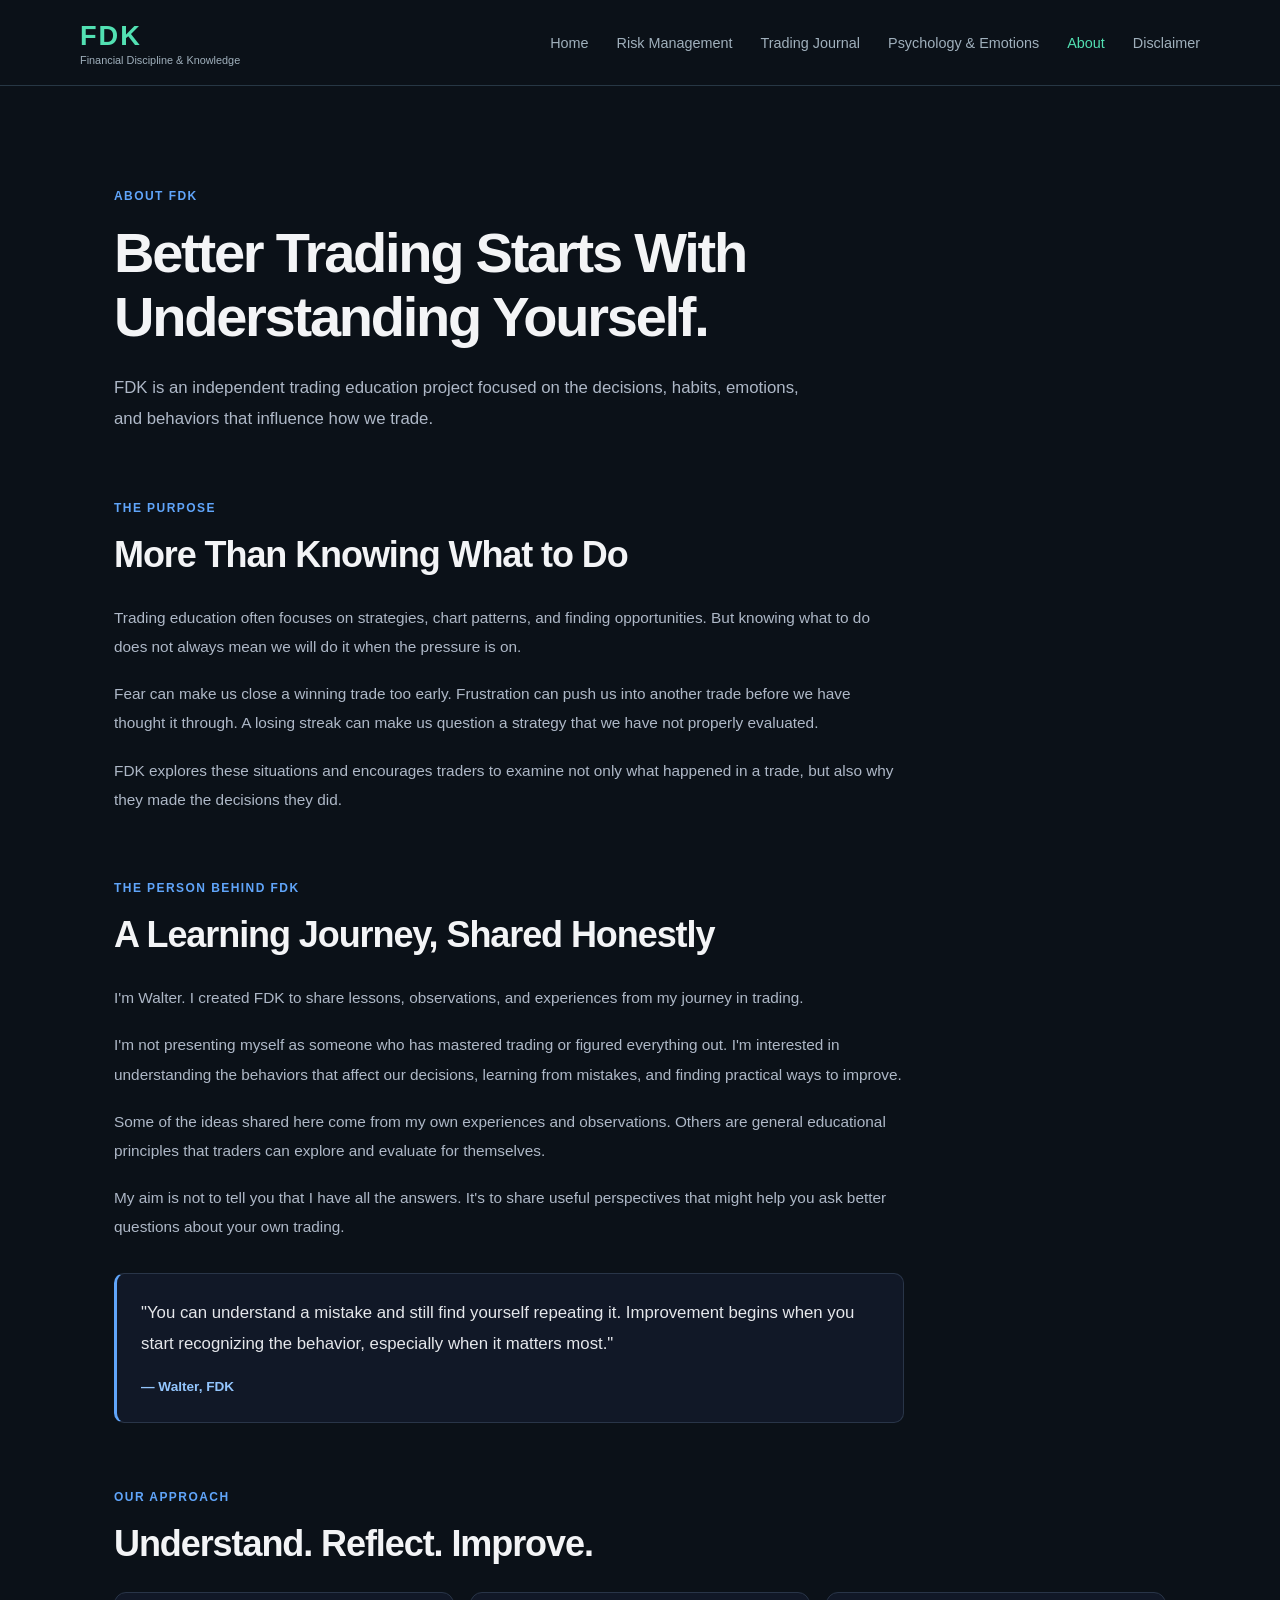
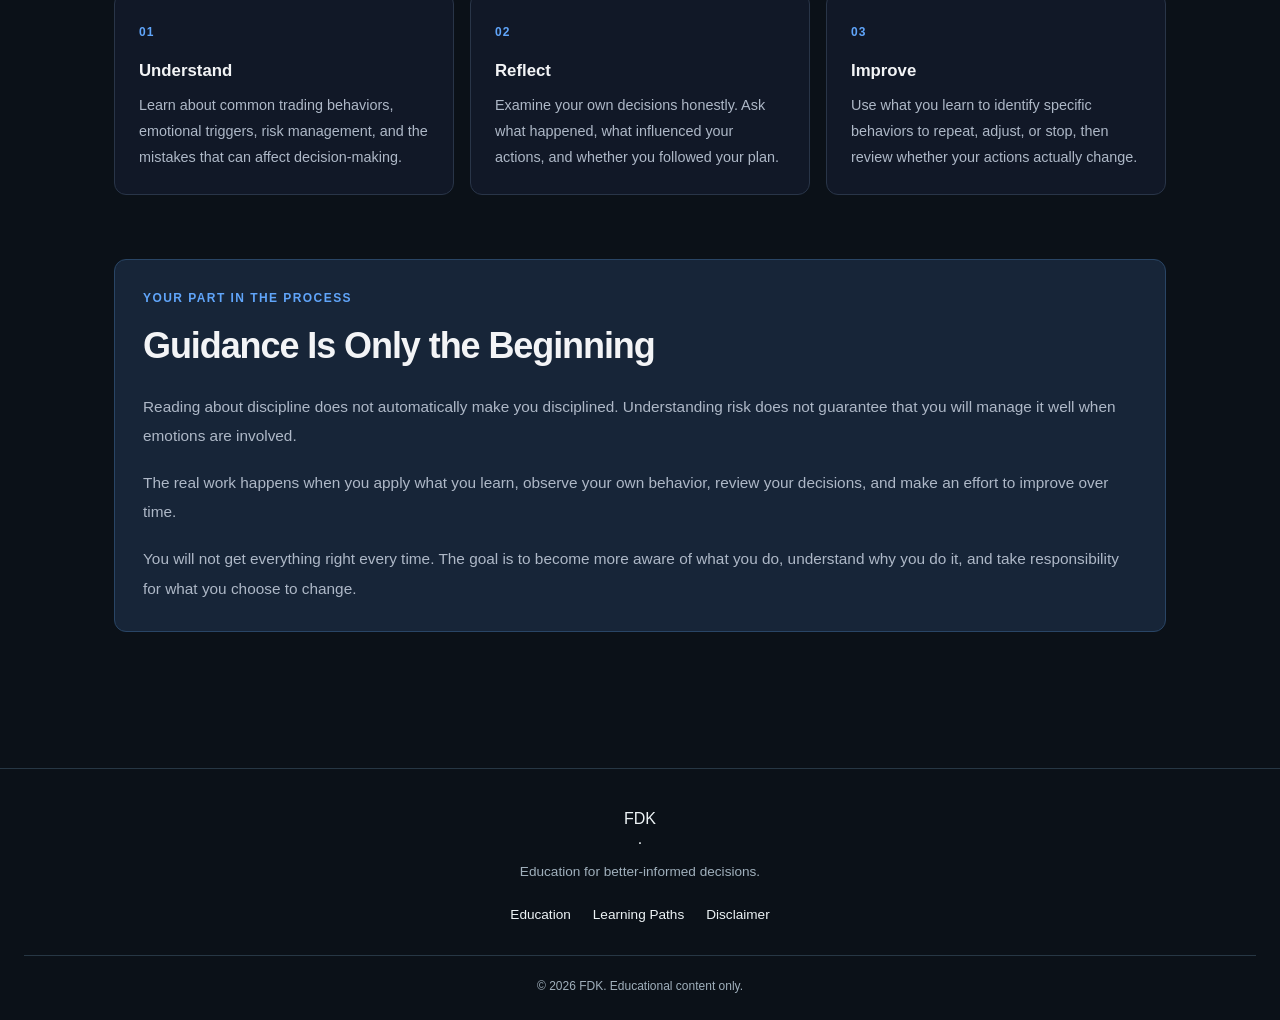
==== commit 2b17c267: "Standardize header across all pages" ====
--- a/about.html
+++ b/about.html
@@ -9,6 +9,35 @@
   <script src="js/index.js" defer></script>
 </head>
 <body>
+  
+  <header class="site-header">
+    <a class="logo" href="index.html" aria-label="FDK home">
+      <span class="logo-mark">FDK</span>
+      <span class="logo-subtitle">Financial Discipline & Knowledge</span>
+    </a>
+
+    <button
+      class="menu-toggle"
+      aria-label="Toggle navigation"
+      aria-expanded="false"
+      aria-controls="main-navigation"
+    >
+      <span></span>
+      <span></span>
+      <span></span>
+    </button>
+
+    <nav class="main-navigation" id="main-navigation">
+      <a href="index.html">Home</a>
+      <a href="risk-management.html">Risk Management</a>
+      <a href="journaling.html">Trading Journal</a>
+      <a href="psychology.html">Psychology & Emotions</a>
+      <a href="about.html" aria-current="page">About</a>
+      <a href="disclaimer.html">Disclaimer</a>
+      
+      </nav>
+  </header>
+  
   <main class="about-page">
   <section class="about-hero">
     <p class="eyebrow">ABOUT FDK</p>
